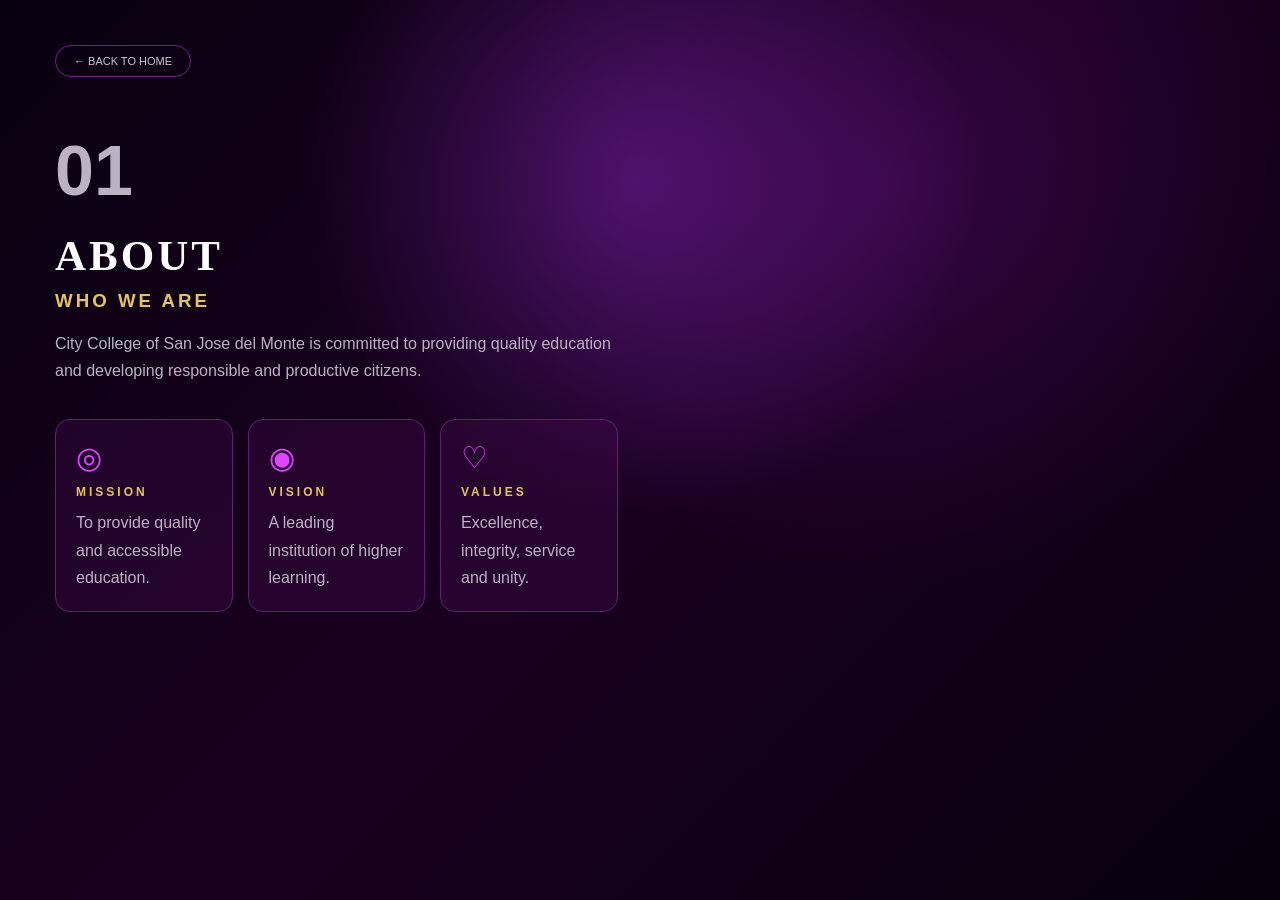
==== about.html @ 19c53df6 "Add files via upload" ====
<!DOCTYPE html>
<html lang="en">

<head>
    <meta charset="UTF-8">
    <title>About CCSJDM</title>
    <link rel="stylesheet" href="style.css">
</head>

<body>

<div class="page">

    <a href="home.html" class="back">← BACK TO HOME</a>

    <section class="content-grid">

        <div class="text-content">

            <p class="section-number">01</p>

            <h1>ABOUT</h1>

            <h3>WHO WE ARE</h3>

            <p>
                City College of San Jose del Monte is committed
                to providing quality education and developing
                responsible and productive citizens.
            </p>

            <div class="info-boxes">

                <div>
                    <span>◎</span>
                    <h3>MISSION</h3>
                    <p>
                        To provide quality and accessible education.
                    </p>
                </div>

                <div>
                    <span>◉</span>
                    <h3>VISION</h3>
                    <p>
                        A leading institution of higher learning.
                    </p>
                </div>

                <div>
                    <span>♡</span>
                    <h3>VALUES</h3>
                    <p>
                        Excellence, integrity, service and unity.
                    </p>
                </div>

            </div>

        </div>
    </section>

</div>

</body>
</html>
---- style.css ----
* {
    box-sizing: border-box;
    margin: 0;
    padding: 0;
}

html,
body {
    min-height: 100%;
}

body {
    font-family: Arial, Helvetica, sans-serif;
    background:
        radial-gradient(circle at 50% 20%, #4b1268, transparent 35%),
        linear-gradient(135deg, #09000f, #190020, #08000d);
    color: #ffffff;
}

a {
    text-decoration: none;
    color: inherit;
}

/* SIDEBAR */

.sidebar-body {
    background:
        radial-gradient(circle at 50% 20%, #42105d, transparent 35%),
        linear-gradient(180deg, #120018, #08000d);
}

.sidebar {
    min-height: 100vh;
    padding: 25px 18px;
    border-right: 1px solid #8127a8;
    box-shadow: 5px 0 35px rgba(177, 40, 255, 0.25);
}

.sidebar-logo {
    text-align: center;
    margin-bottom: 35px;
}

.sidebar-logo img {
    width: 105px;
    height: 105px;
    object-fit: contain;
    filter: drop-shadow(0 0 18px #b126ff);
}

.sidebar-logo h2 {
    margin-top: 12px;
    font-family: Georgia, serif;
    font-size: 20px;
    letter-spacing: 2px;
}

.sidebar-logo p {
    margin-top: 7px;
    color: #c9b9d2;
    letter-spacing: 2px;
    font-size: 12px;
}

.menu-title {
    color: #e9c96b;
    letter-spacing: 5px;
    font-size: 13px;
    margin: 25px 15px 15px;
}

nav {
    display: flex;
    flex-direction: column;
    gap: 8px;
}

.nav-item {
    display: flex;
    align-items: center;
    gap: 20px;
    padding: 19px 20px;
    border-radius: 18px;
    color: #c9bdce;
    font-size: 14px;
    transition: 0.3s;
}

.nav-item span {
    width: 28px;
    text-align: center;
    font-size: 23px;
}

.nav-item:hover,
.nav-item.active {
    background: linear-gradient(
        90deg,
        rgba(155, 35, 210, 0.45),
        rgba(255, 42, 171, 0.18)
    );

    color: white;

    box-shadow:
        0 0 20px rgba(191, 43, 255, 0.35),
        inset 0 0 15px rgba(255, 0, 190, 0.08);

    border: 1px solid rgba(207, 48, 255, 0.55);
}

.sidebar-card {
    margin-top: 45px;
    padding: 20px;
    border: 1px solid #652078;
    border-radius: 20px;
    background: rgba(66, 10, 78, 0.35);
}

.sidebar-card h2 {
    color: #f0d16c;
    margin-bottom: 10px;
}

.sidebar-card p {
    color: #aaa0b3;
    line-height: 1.7;
    font-size: 13px;
}

/* HEADER */

.top-header {
    min-height: 155px;
    padding: 30px 60px;
    display: flex;
    align-items: center;
    gap: 30px;

    background:
        linear-gradient(
            90deg,
            rgba(41, 0, 58, 0.95),
            rgba(19, 0, 28, 0.85)
        );

    border-bottom: 1px solid #66217f;
}

.top-header img {
    width: 105px;
    height: 105px;
    object-fit: contain;
    filter: drop-shadow(0 0 20px #b52dff);
}

.top-header h1 {
    font-family: Georgia, serif;
    letter-spacing: 5px;
    font-size: 34px;
}

.top-header p {
    margin-top: 8px;
    letter-spacing: 7px;
    color: #d1c4d7;
}

/* HOME */

.home {
    min-height: 100vh;
}

.hero {
    min-height: 500px;
    padding: 55px 30px;
    text-align: center;

    display: flex;
    flex-direction: column;
    align-items: center;
    justify-content: center;

    background:
        radial-gradient(
            circle,
            rgba(135, 24, 181, 0.35),
            transparent 55%
        );
}

.hero-logo {
    width: 130px;
    height: 130px;
    object-fit: contain;
    filter: drop-shadow(0 0 25px #c12eff);
}

.welcome {
    color: #e3bd65;
    letter-spacing: 6px;
    margin-top: 20px;
}

.hero h1 {
    font-family: Georgia, serif;
    font-size: 65px;
    letter-spacing: 5px;
    text-shadow: 0 0 20px #e36dff;
    margin-top: 10px;
}

.hero h2 {
    letter-spacing: 7px;
    color: #d8ccd9;
    font-size: 20px;
}

.star {
    color: #e8c766;
    margin: 20px;
    font-size: 20px;
}

.acronym {
    color: #e069ff;
    font-size: 25px;
    letter-spacing: 8px;
}

.tagline {
    color: #d0c2d3;
    margin-top: 8px;
    font-family: Georgia, serif;
}

.button {
    margin-top: 30px;
    padding: 16px 35px;
    border-radius: 35px;

    background:
        linear-gradient(
            90deg,
            #6c1fff,
            #ed348c
        );

    border: 1px solid #c841ff;
    box-shadow: 0 0 25px rgba(207, 44, 255, 0.55);
    letter-spacing: 2px;
    font-weight: bold;
}

.button:hover {
    transform: translateY(-3px);
    box-shadow: 0 0 35px rgba(235, 45, 255, 0.8);
}

.welcome-section {
    padding: 55px 35px;
    text-align: center;
}

.welcome-section h1 {
    font-family: Georgia, serif;
    color: #edcf70;
    letter-spacing: 3px;
}

.welcome-section > p {
    margin-top: 12px;
    color: #aaa1b0;
}

.cards {
    margin-top: 40px;

    display: grid;
    grid-template-columns:
        repeat(3, minmax(180px, 1fr));

    gap: 18px;
}

.card {
    padding: 30px 20px;
    min-height: 190px;

    border-radius: 18px;
    border: 1px solid #752390;

    background:
        linear-gradient(
            145deg,
            rgba(102, 20, 123, 0.38),
            rgba(28, 4, 38, 0.75)
        );

    transition: 0.3s;
}

.card:hover {
    transform: translateY(-8px);
    border-color: #d137ff;
    box-shadow: 0 0 25px rgba(213, 45, 255, 0.4);
}

.card-icon {
    font-size: 38px;
    margin-bottom: 15px;
}

.card h2 {
    font-family: Georgia, serif;
    letter-spacing: 2px;
}

.card p {
    margin-top: 12px;
    color: #aaa0af;
    font-size: 13px;
    line-height: 1.5;
}

/* GENERAL PAGES */

.page {
    min-height: 100vh;
    padding: 45px 55px;

    background:
        radial-gradient(
            circle at 70% 20%,
            rgba(117, 18, 147, 0.3),
            transparent 35%
        );
}

.back {
    display: inline-block;
    margin-bottom: 35px;
    padding: 9px 18px;

    border: 1px solid #6e208c;
    border-radius: 20px;

    color: #d5c2db;
    font-size: 11px;
}

.back:hover {
    background: #70218c;
    color: white;
}

.section-number {
    font-size: 70px;
    color: rgba(190, 46, 255, 0.12);
    font-weight: bold;
}

.page h1 {
    font-family: Georgia, serif;
    font-size: 43px;
    letter-spacing: 3px;
}

.page h3 {
    color: #e3c465;
    letter-spacing: 3px;
    margin: 10px 0 18px;
}

.page p {
    color: #bdb2c3;
    line-height: 1.7;
}

.content-grid {
    display: grid;
    grid-template-columns: 1fr 1fr;
    gap: 45px;
    align-items: center;
}

.page-image {
    width: 100%;
    max-height: 420px;
    object-fit: cover;

    border-radius: 18px;
    border: 2px solid #8c27ad;

    box-shadow:
        0 0 30px rgba(199, 40, 255, 0.35);
}

.info-boxes {
    display: grid;
    grid-template-columns: repeat(3, 1fr);
    gap: 15px;
    margin-top: 35px;
}

.info-boxes div {
    padding: 20px;
    border: 1px solid #612073;
    border-radius: 15px;
    background: rgba(66, 11, 78, 0.35);
}

.info-boxes span {
    font-size: 30px;
    color: #df45ff;
}

.info-boxes h3 {
    font-size: 12px;
    margin: 10px 0;
}

/* MEDIA */

.media-container {
    margin-top: 35px;

    display: grid;
    grid-template-columns: 2fr 1fr;
    gap: 25px;
}

.video-box,
.audio-box {
    padding: 25px;
    border-radius: 20px;
    border: 1px solid #76228f;
    background: rgba(54, 7, 65, 0.5);
}

.video-box h2,
.audio-box h2 {
    margin-bottom: 20px;
    color: #e6c766;
}

video {
    width: 100%;
    border-radius: 12px;
    background: #000;
}

audio {
    width: 100%;
    margin-top: 20px;
}

/* OFFICES */

.office-grid,
.program-grid {
    margin-top: 35px;

    display: grid;
    grid-template-columns: repeat(3, 1fr);
    gap: 20px;
}

.office-card,
.program-card {
    padding: 30px;

    border: 1px solid #70218c;
    border-radius: 18px;

    background:
        linear-gradient(
            145deg,
            rgba(95, 15, 113, 0.4),
            rgba(24, 3, 32, 0.8)
        );

    transition: 0.3s;
}

.office-card:hover,
.program-card:hover {
    transform: translateY(-5px);
    box-shadow: 0 0 25px rgba(201, 42, 255, 0.35);
}

.office-card span,
.program-card span {
    font-size: 40px;
}

.office-card h2,
.program-card h2 {
    margin: 18px 0 10px;
    font-size: 18px;
}

/* FEES */

.fee-box {
    margin-top: 35px;

    display: grid;
    grid-template-columns: repeat(3, 1fr);
    gap: 20px;
}

.fee-box > div {
    padding: 30px;
    border-radius: 20px;
    border: 1px solid #72228f;
    background: rgba(70, 10, 80, 0.4);
}

.fee-box span {
    color: #e3c568;
    font-size: 25px;
}

.fee-box h2 {
    margin: 15px 0;
}

/* CONTACT */

.contact-list {
    margin-top: 30px;
}

.contact-list p {
    margin-bottom: 25px;
    padding: 20px;

    border-left: 3px solid #d134ff;

    background: rgba(76, 14, 90, 0.3);
}

.contact-list strong {
    color: #e4c668;
    display: block;
    margin-bottom: 5px;
}

/* MOBILE */

@media screen and (max-width: 900px) {

    .cards {
        grid-template-columns: repeat(2, 1fr);
    }

    .content-grid {
        grid-template-columns: 1fr;
    }

    .office-grid,
    .program-grid,
    .fee-box {
        grid-template-columns: 1fr;
    }

    .media-container {
        grid-template-columns: 1fr;
    }

    .hero h1 {
        font-size: 42px;
    }

}

@media screen and (max-width: 600px) {

    .top-header {
        padding: 20px;
    }

    .top-header h1 {
        font-size: 22px;
    }

    .top-header p {
        font-size: 9px;
        letter-spacing: 3px;
    }

    .top-header img {
        width: 70px;
        height: 70px;
    }

    .cards {
        grid-template-columns: 1fr;
    }

    .page {
        padding: 30px 20px;
    }

    .hero h1 {
        font-size: 34px;
    }

    .hero h2 {
        font-size: 14px;
    }

}
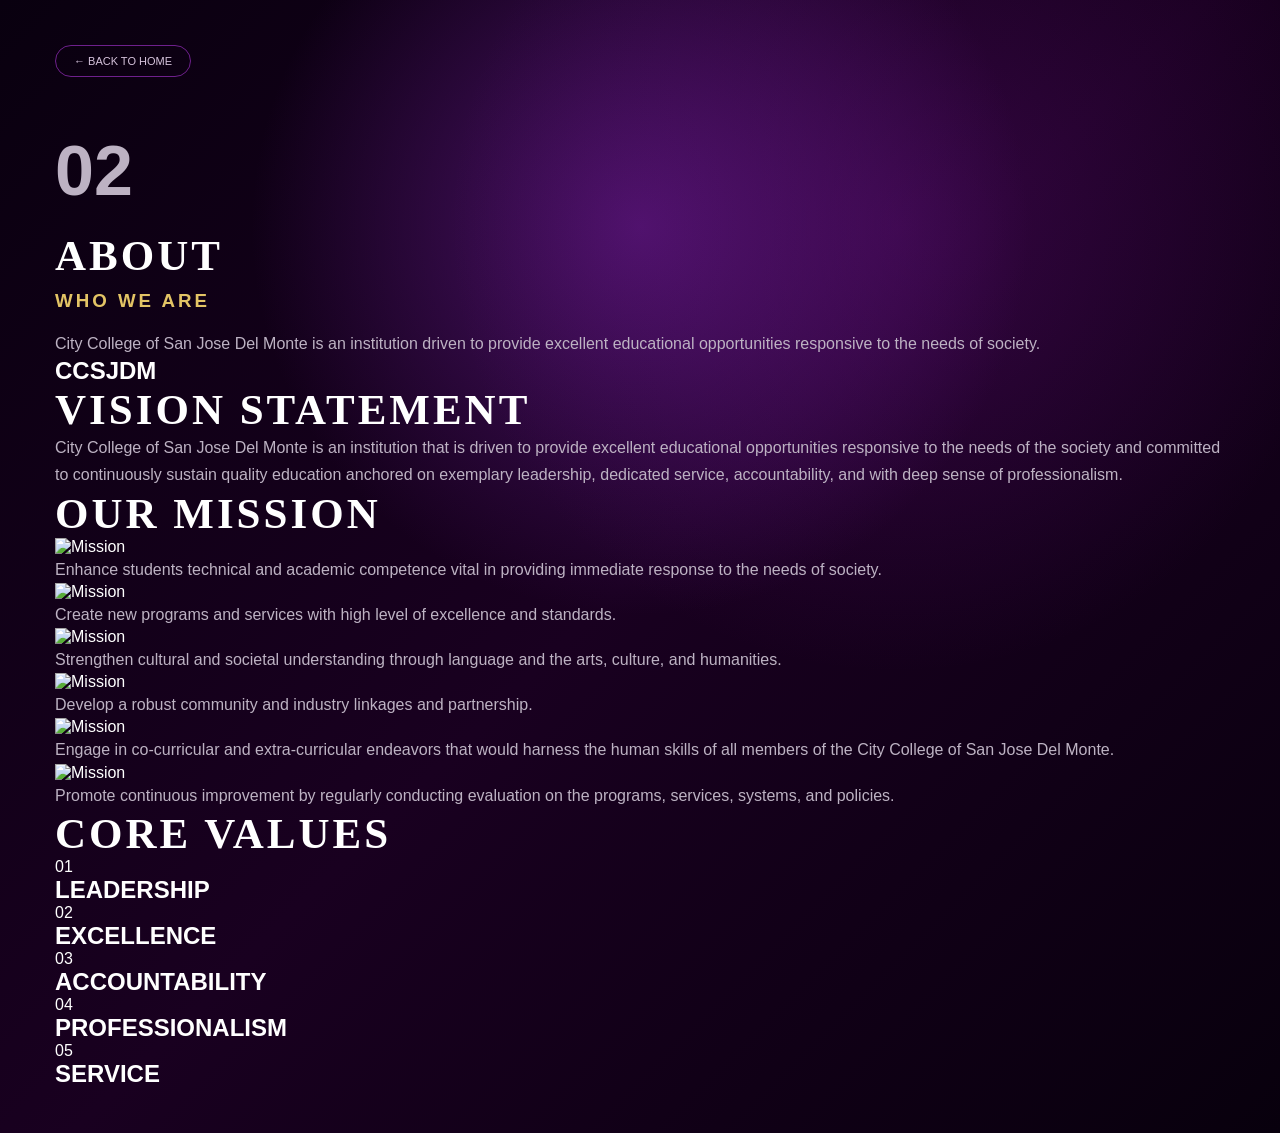
==== commit 9cce7ce9: "Revise About page content and structure Updated the title and added viewport meta tag. Enhanced the " ====
--- a/about.html
+++ b/about.html
@@ -3,7 +3,10 @@
 
 <head>
     <meta charset="UTF-8">
-    <title>About CCSJDM</title>
+    <meta name="viewport" content="width=device-width, initial-scale=1.0">
+
+    <title>About | CCSJDM</title>
+
     <link rel="stylesheet" href="style.css">
 </head>
 
@@ -13,54 +16,162 @@
 
     <a href="home.html" class="back">← BACK TO HOME</a>
 
-    <section class="content-grid">
+    <div class="about-container">
 
-        <div class="text-content">
+        <p class="section-number">02</p>
 
-            <p class="section-number">01</p>
+        <h1>ABOUT</h1>
 
-            <h1>ABOUT</h1>
+        <h3>WHO WE ARE</h3>
 
-            <h3>WHO WE ARE</h3>
+        <p class="about-intro">
+            City College of San Jose Del Monte is an institution
+            driven to provide excellent educational opportunities
+            responsive to the needs of society.
+        </p>
+
+        <section class="about-section">
+
+            <h2>CCSJDM</h2>
+
+            <h1>VISION STATEMENT</h1>
 
             <p>
-                City College of San Jose del Monte is committed
-                to providing quality education and developing
-                responsible and productive citizens.
+                City College of San Jose Del Monte is an institution
+                that is driven to provide excellent educational
+                opportunities responsive to the needs of the society
+                and committed to continuously sustain quality education
+                anchored on exemplary leadership, dedicated service,
+                accountability, and with deep sense of professionalism.
             </p>
 
-            <div class="info-boxes">
+        </section>
 
-                <div>
-                    <span>◎</span>
-                    <h3>MISSION</h3>
+        <section class="about-section">
+
+            <h1>OUR MISSION</h1>
+
+            <div class="mission-grid">
+
+                <div class="mission-card">
+
+                    <img src="img/mission1.jpg" alt="Mission">
+
                     <p>
-                        To provide quality and accessible education.
+                        Enhance students technical and academic
+                        competence vital in providing immediate
+                        response to the needs of society.
                     </p>
+
                 </div>
 
-                <div>
-                    <span>◉</span>
-                    <h3>VISION</h3>
+
+                <div class="mission-card">
+
+                    <img src="img/mission2.jpg" alt="Mission">
+
                     <p>
-                        A leading institution of higher learning.
+                        Create new programs and services with high
+                        level of excellence and standards.
                     </p>
+
                 </div>
 
-                <div>
-                    <span>♡</span>
-                    <h3>VALUES</h3>
+
+                <div class="mission-card">
+
+                    <img src="img/mission3.jpg" alt="Mission">
+
                     <p>
-                        Excellence, integrity, service and unity.
+                        Strengthen cultural and societal understanding
+                        through language and the arts, culture,
+                        and humanities.
                     </p>
+
+                </div>
+
+
+                <div class="mission-card">
+
+                    <img src="img/mission4.jpg" alt="Mission">
+
+                    <p>
+                        Develop a robust community and industry
+                        linkages and partnership.
+                    </p>
+
+                </div>
+
+
+                <div class="mission-card">
+
+                    <img src="img/mission5.jpg" alt="Mission">
+
+                    <p>
+                        Engage in co-curricular and extra-curricular
+                        endeavors that would harness the human skills
+                        of all members of the City College of San Jose
+                        Del Monte.
+                    </p>
+
+                </div>
+
+
+                <div class="mission-card">
+
+                    <img src="img/mission6.jpg" alt="Mission">
+
+                    <p>
+                        Promote continuous improvement by regularly
+                        conducting evaluation on the programs,
+                        services, systems, and policies.
+                    </p>
+
                 </div>
 
             </div>
 
-        </div>
-    </section>
+        </section>
+
+        <section class="about-section core-section">
+
+            <h1>CORE VALUES</h1>
+
+            <div class="core-values">
+
+                <div class="core-card">
+                    <span>01</span>
+                    <h2>LEADERSHIP</h2>
+                </div>
+
+                <div class="core-card">
+                    <span>02</span>
+                    <h2>EXCELLENCE</h2>
+                </div>
+
+                <div class="core-card">
+                    <span>03</span>
+                    <h2>ACCOUNTABILITY</h2>
+                </div>
+
+                <div class="core-card">
+                    <span>04</span>
+                    <h2>PROFESSIONALISM</h2>
+                </div>
+
+                <div class="core-card">
+                    <span>05</span>
+                    <h2>SERVICE</h2>
+                </div>
+
+            </div>
+
+        </section>
+
+    </div>
 
 </div>
 
 </body>
+
 </html>
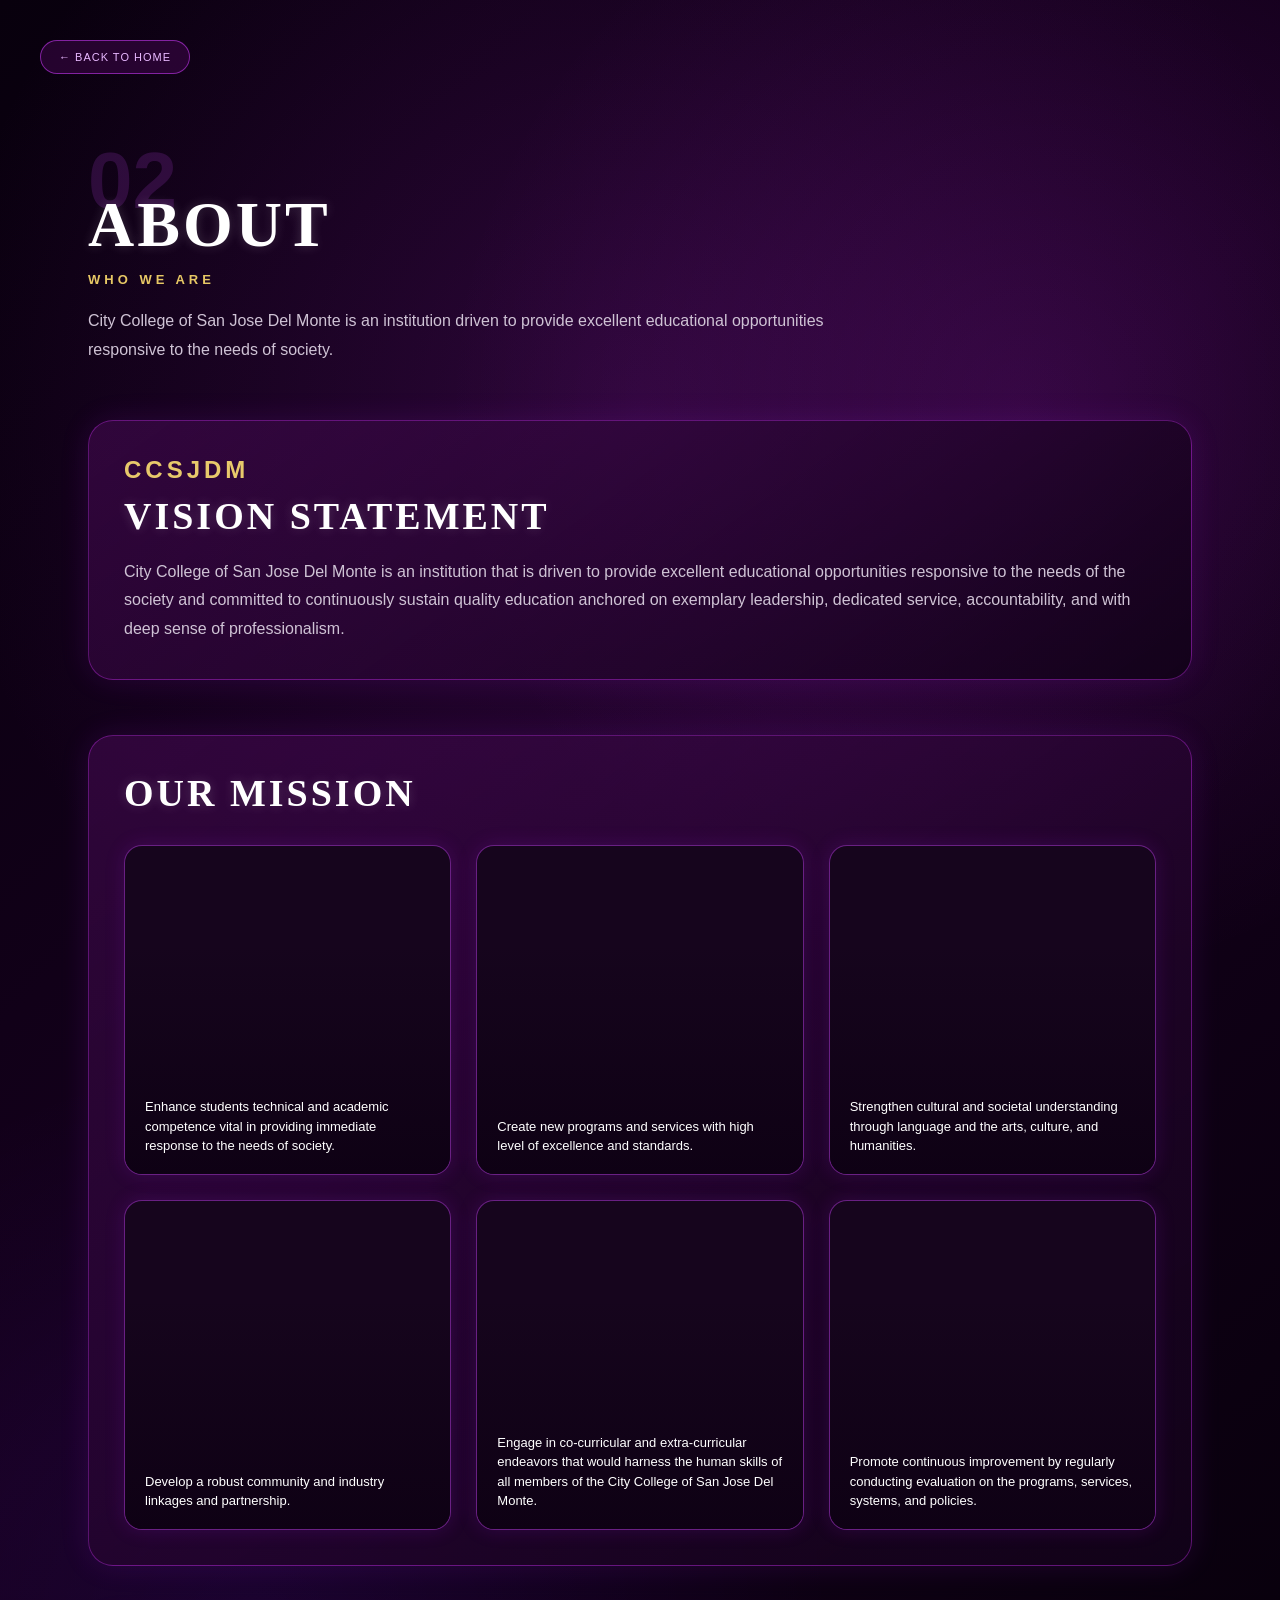
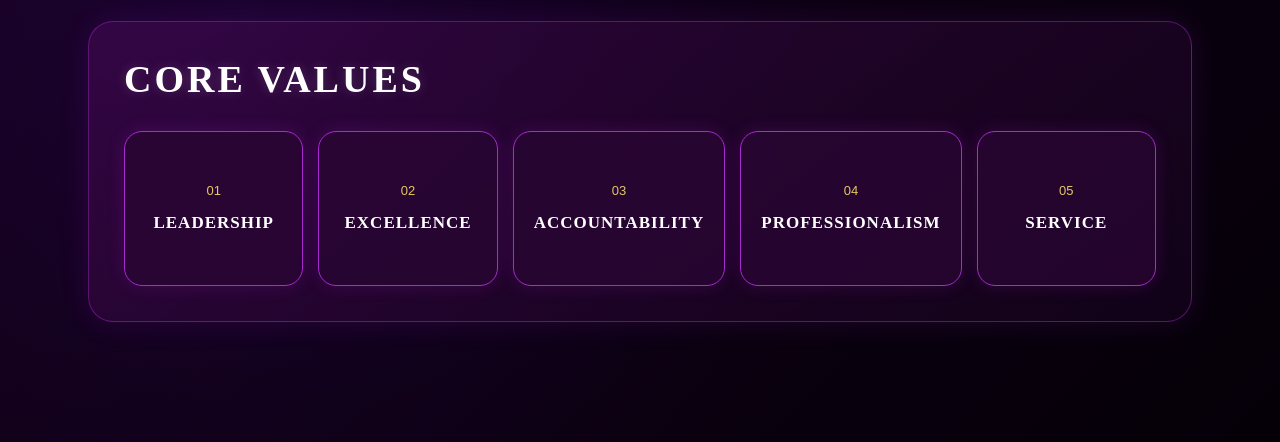
==== commit 63e261f6: "Remove images from mission cards in about.html Removed image elements from mission cards in about.ht" ====
--- a/about.html
+++ b/about.html
@@ -55,8 +55,6 @@
 
                 <div class="mission-card">
 
-                    <img src="img/mission1.jpg" alt="Mission">
-
                     <p>
                         Enhance students technical and academic
                         competence vital in providing immediate
@@ -68,8 +66,6 @@
 
                 <div class="mission-card">
 
-                    <img src="img/mission2.jpg" alt="Mission">
-
                     <p>
                         Create new programs and services with high
                         level of excellence and standards.
@@ -79,8 +75,6 @@
 
 
                 <div class="mission-card">
-
-                    <img src="img/mission3.jpg" alt="Mission">
 
                     <p>
                         Strengthen cultural and societal understanding
@@ -93,8 +87,6 @@
 
                 <div class="mission-card">
 
-                    <img src="img/mission4.jpg" alt="Mission">
-
                     <p>
                         Develop a robust community and industry
                         linkages and partnership.
@@ -104,8 +96,6 @@
 
 
                 <div class="mission-card">
-
-                    <img src="img/mission5.jpg" alt="Mission">
 
                     <p>
                         Engage in co-curricular and extra-curricular
@@ -118,8 +108,6 @@
 
 
                 <div class="mission-card">
-
-                    <img src="img/mission6.jpg" alt="Mission">
 
                     <p>
                         Promote continuous improvement by regularly
--- a/style.css
+++ b/style.css
@@ -1,616 +1,1519 @@
 * {
-    box-sizing: border-box;
     margin: 0;
     padding: 0;
-}
-
-html,
+    box-sizing: border-box;
+}
+
+html {
+    scroll-behavior: smooth;
+}
+
 body {
-    min-height: 100%;
-}
-
-body {
-    font-family: Arial, Helvetica, sans-serif;
-    background:
-        radial-gradient(circle at 50% 20%, #4b1268, transparent 35%),
-        linear-gradient(135deg, #09000f, #190020, #08000d);
+    min-height: 100vh;
+    background:
+        radial-gradient(
+            circle at 50% 20%,
+            rgba(118, 22, 145, 0.28),
+            transparent 40%
+        ),
+        linear-gradient(
+            135deg,
+            #08000d,
+            #15001d 45%,
+            #050008
+        );
+
     color: #ffffff;
+
+    font-family:
+        Arial,
+        Helvetica,
+        sans-serif;
+
+    overflow-x: hidden;
 }
 
 a {
+    color: inherit;
     text-decoration: none;
-    color: inherit;
-}
-
-/* SIDEBAR */
-
-.sidebar-body {
-    background:
-        radial-gradient(circle at 50% 20%, #42105d, transparent 35%),
-        linear-gradient(180deg, #120018, #08000d);
+}
+
+button {
+    font-family: inherit;
+}
+
+.page {
+    width: 100%;
+    min-height: 100vh;
+
+    padding: 40px;
+
+    position: relative;
+
+    background:
+        radial-gradient(
+            circle at 80% 20%,
+            rgba(214, 41, 255, 0.12),
+            transparent 30%
+        ),
+        radial-gradient(
+            circle at 20% 80%,
+            rgba(111, 30, 255, 0.1),
+            transparent 30%
+        );
+}
+
+.back {
+    display: inline-flex;
+
+    align-items: center;
+
+    padding: 10px 18px;
+
+    margin-bottom: 35px;
+
+    border: 1px solid rgba(207, 61, 255, 0.55);
+
+    border-radius: 30px;
+
+    color: #e8b8ff;
+
+    background:
+        rgba(71, 8, 85, 0.45);
+
+    font-size: 11px;
+
+    letter-spacing: 1px;
+
+    transition: 0.3s;
+}
+
+.back:hover {
+    background: #8d21a8;
+
+    color: white;
+
+    box-shadow:
+        0 0 20px rgba(216, 47, 255, 0.5);
+
+    transform: translateY(-2px);
+}
+
+.section-number {
+    color: rgba(208, 75, 255, 0.16);
+
+    font-size: 80px;
+
+    font-weight: 800;
+
+    line-height: 0.8;
+
+    margin-bottom: -25px;
+}
+
+h1 {
+    font-family: Georgia, "Times New Roman", serif;
+
+    font-size: clamp(38px, 5vw, 65px);
+
+    letter-spacing: 3px;
+
+    color: #ffffff;
+
+    text-shadow:
+        0 0 12px rgba(255, 255, 255, 0.18);
+}
+
+h3 {
+    margin-top: 10px;
+
+    color: #e7c865;
+
+    font-size: 13px;
+
+    letter-spacing: 4px;
+}
+
+p {
+    color: #cfc3d5;
+
+    line-height: 1.7;
 }
 
 .sidebar {
-    min-height: 100vh;
-    padding: 25px 18px;
-    border-right: 1px solid #8127a8;
-    box-shadow: 5px 0 35px rgba(177, 40, 255, 0.25);
+    position: fixed;
+
+    top: 0;
+    left: 0;
+
+    width: 280px;
+
+    height: 100vh;
+
+    padding: 35px 22px;
+
+    overflow-y: auto;
+
+    z-index: 999;
+
+    background:
+        linear-gradient(
+            180deg,
+            rgba(29, 2, 38, 0.98),
+            rgba(10, 0, 15, 0.99)
+        );
+
+    border-right: 1px solid rgba(186, 42, 228, 0.4);
+
+    box-shadow:
+        10px 0 35px rgba(0, 0, 0, 0.45);
 }
 
 .sidebar-logo {
     text-align: center;
-    margin-bottom: 35px;
+
+    margin-bottom: 25px;
 }
 
 .sidebar-logo img {
     width: 105px;
     height: 105px;
+
     object-fit: contain;
-    filter: drop-shadow(0 0 18px #b126ff);
+
+    filter:
+        drop-shadow(
+            0 0 18px
+            rgba(210, 43, 255, 0.7)
+        );
 }
 
 .sidebar-logo h2 {
     margin-top: 12px;
+
     font-family: Georgia, serif;
-    font-size: 20px;
+
+    color: #ffffff;
+
+    font-size: 21px;
+
     letter-spacing: 2px;
 }
 
 .sidebar-logo p {
-    margin-top: 7px;
-    color: #c9b9d2;
+    color: #c8a9d0;
+
+    font-size: 12px;
+
     letter-spacing: 2px;
+}
+
+.menu-title {
+    margin: 35px 10px 15px;
+
+    color: #e6c86b;
+
     font-size: 12px;
-}
-
-.menu-title {
-    color: #e9c96b;
+
     letter-spacing: 5px;
-    font-size: 13px;
-    margin: 25px 15px 15px;
-}
-
-nav {
+}
+
+.sidebar a {
     display: flex;
-    flex-direction: column;
-    gap: 8px;
-}
-
-.nav-item {
-    display: flex;
+
     align-items: center;
-    gap: 20px;
-    padding: 19px 20px;
-    border-radius: 18px;
+
+    gap: 18px;
+
+    width: 100%;
+
+    min-height: 64px;
+
+    padding: 14px 18px;
+
+    margin-bottom: 8px;
+
+    border-radius: 17px;
+
     color: #c9bdce;
+
     font-size: 14px;
-    transition: 0.3s;
-}
-
-.nav-item span {
-    width: 28px;
+
+    transition:
+        background 0.25s,
+        transform 0.25s,
+        box-shadow 0.25s,
+        color 0.25s;
+}
+
+.sidebar a span {
+    width: 30px;
+
     text-align: center;
-    font-size: 23px;
-}
-
-.nav-item:hover,
-.nav-item.active {
-    background: linear-gradient(
-        90deg,
-        rgba(155, 35, 210, 0.45),
-        rgba(255, 42, 171, 0.18)
-    );
-
-    color: white;
-
-    box-shadow:
-        0 0 20px rgba(191, 43, 255, 0.35),
-        inset 0 0 15px rgba(255, 0, 190, 0.08);
-
-    border: 1px solid rgba(207, 48, 255, 0.55);
-}
-
-.sidebar-card {
-    margin-top: 45px;
-    padding: 20px;
-    border: 1px solid #652078;
-    border-radius: 20px;
-    background: rgba(66, 10, 78, 0.35);
-}
-
-.sidebar-card h2 {
-    color: #f0d16c;
-    margin-bottom: 10px;
-}
-
-.sidebar-card p {
-    color: #aaa0b3;
-    line-height: 1.7;
-    font-size: 13px;
-}
-
-/* HEADER */
-
-.top-header {
-    min-height: 155px;
-    padding: 30px 60px;
-    display: flex;
-    align-items: center;
-    gap: 30px;
+
+    font-size: 22px;
+
+    color: #e5baff;
+
+    filter:
+        drop-shadow(
+            0 0 8px
+            rgba(205, 43, 255, 0.8)
+        );
+}
+
+.sidebar a:hover,
+.sidebar a.active {
+    color: #ffffff;
 
     background:
         linear-gradient(
             90deg,
-            rgba(41, 0, 58, 0.95),
-            rgba(19, 0, 28, 0.85)
-        );
-
-    border-bottom: 1px solid #66217f;
-}
-
-.top-header img {
-    width: 105px;
-    height: 105px;
-    object-fit: contain;
-    filter: drop-shadow(0 0 20px #b52dff);
-}
-
-.top-header h1 {
+            rgba(153, 27, 182, 0.45),
+            rgba(67, 8, 83, 0.55)
+        );
+
+    border: 1px solid rgba(204, 48, 255, 0.5);
+
+    box-shadow:
+        0 0 25px rgba(201, 37, 255, 0.2);
+
+    transform: translateX(5px);
+}
+
+.sidebar-info {
+    margin-top: 30px;
+
+    padding: 22px;
+
+    border-radius: 20px;
+
+    border: 1px solid rgba(204, 49, 255, 0.4);
+
+    background:
+        rgba(80, 11, 94, 0.35);
+}
+
+.sidebar-info h2 {
+    color: #e6c865;
+
     font-family: Georgia, serif;
-    letter-spacing: 5px;
-    font-size: 34px;
-}
-
-.top-header p {
-    margin-top: 8px;
-    letter-spacing: 7px;
-    color: #d1c4d7;
-}
-
-/* HOME */
+
+    margin-bottom: 10px;
+}
+
+.sidebar-info p {
+    font-size: 12px;
+}
+
+.main-content {
+    margin-left: 280px;
+
+    min-height: 100vh;
+
+    width: calc(100% - 280px);
+}
 
 .home {
     min-height: 100vh;
-}
-
-.hero {
-    min-height: 500px;
-    padding: 55px 30px;
+
+    display: flex;
+
+    align-items: center;
+
+    justify-content: center;
+
     text-align: center;
 
-    display: flex;
-    flex-direction: column;
+    padding: 60px 30px;
+
+    position: relative;
+}
+
+.home-content {
+    max-width: 950px;
+
+    position: relative;
+
+    z-index: 2;
+}
+
+.home-logo {
+    width: 145px;
+    height: 145px;
+
+    object-fit: contain;
+
+    margin-bottom: 20px;
+
+    filter:
+        drop-shadow(
+            0 0 25px
+            rgba(211, 42, 255, 0.75)
+        );
+}
+
+.home-small-title {
+    color: #e6c768;
+
+    letter-spacing: 7px;
+
+    font-size: 14px;
+}
+
+.home h1 {
+    margin-top: 18px;
+
+    font-size: clamp(45px, 7vw, 90px);
+
+    line-height: 1.05;
+
+    text-shadow:
+        0 0 20px rgba(220, 55, 255, 0.45);
+}
+
+.home-subtitle {
+    margin-top: 15px;
+
+    font-size: 15px;
+
+    letter-spacing: 6px;
+
+    color: #d8c5dc;
+}
+
+.home-tagline {
+    margin-top: 15px;
+
+    font-family: Georgia, serif;
+
+    font-style: italic;
+
+    color: #d8bdc8;
+}
+
+.enter-button {
+    display: inline-flex;
+
     align-items: center;
+
     justify-content: center;
 
-    background:
-        radial-gradient(
-            circle,
-            rgba(135, 24, 181, 0.35),
-            transparent 55%
-        );
-}
-
-.hero-logo {
-    width: 130px;
-    height: 130px;
-    object-fit: contain;
-    filter: drop-shadow(0 0 25px #c12eff);
-}
-
-.welcome {
-    color: #e3bd65;
-    letter-spacing: 6px;
-    margin-top: 20px;
-}
-
-.hero h1 {
-    font-family: Georgia, serif;
-    font-size: 65px;
-    letter-spacing: 5px;
-    text-shadow: 0 0 20px #e36dff;
-    margin-top: 10px;
-}
-
-.hero h2 {
-    letter-spacing: 7px;
-    color: #d8ccd9;
-    font-size: 20px;
-}
-
-.star {
-    color: #e8c766;
-    margin: 20px;
-    font-size: 20px;
-}
-
-.acronym {
-    color: #e069ff;
-    font-size: 25px;
-    letter-spacing: 8px;
-}
-
-.tagline {
-    color: #d0c2d3;
-    margin-top: 8px;
-    font-family: Georgia, serif;
-}
-
-.button {
-    margin-top: 30px;
-    padding: 16px 35px;
-    border-radius: 35px;
+    min-width: 220px;
+
+    margin-top: 35px;
+
+    padding: 16px 30px;
+
+    border-radius: 40px;
 
     background:
         linear-gradient(
             90deg,
-            #6c1fff,
-            #ed348c
-        );
-
-    border: 1px solid #c841ff;
-    box-shadow: 0 0 25px rgba(207, 44, 255, 0.55);
-    letter-spacing: 2px;
+            #7224f0,
+            #e3318d
+        );
+
+    border: 1px solid #d64aff;
+
+    color: white;
+
     font-weight: bold;
-}
-
-.button:hover {
-    transform: translateY(-3px);
-    box-shadow: 0 0 35px rgba(235, 45, 255, 0.8);
-}
-
-.welcome-section {
-    padding: 55px 35px;
-    text-align: center;
-}
-
-.welcome-section h1 {
-    font-family: Georgia, serif;
-    color: #edcf70;
+
     letter-spacing: 3px;
-}
-
-.welcome-section > p {
-    margin-top: 12px;
-    color: #aaa1b0;
-}
-
-.cards {
+
+    box-shadow:
+        0 0 25px rgba(205, 40, 255, 0.45);
+
+    transition: 0.3s;
+}
+
+.enter-button:hover {
+    transform: translateY(-4px) scale(1.02);
+
+    box-shadow:
+        0 0 40px rgba(224, 45, 255, 0.7);
+}
+
+.card-grid {
+    display: grid;
+
+    grid-template-columns:
+        repeat(3, 1fr);
+
+    gap: 20px;
+
     margin-top: 40px;
-
-    display: grid;
-    grid-template-columns:
-        repeat(3, minmax(180px, 1fr));
-
-    gap: 18px;
 }
 
 .card {
-    padding: 30px 20px;
-    min-height: 190px;
-
-    border-radius: 18px;
-    border: 1px solid #752390;
+    position: relative;
+
+    padding: 30px;
+
+    min-height: 210px;
+
+    border-radius: 20px;
+
+    border: 1px solid rgba(188, 40, 225, 0.5);
 
     background:
         linear-gradient(
             145deg,
-            rgba(102, 20, 123, 0.38),
-            rgba(28, 4, 38, 0.75)
-        );
+            rgba(91, 16, 105, 0.5),
+            rgba(25, 3, 33, 0.9)
+        );
+
+    box-shadow:
+        0 0 25px rgba(178, 35, 255, 0.12);
 
     transition: 0.3s;
 }
 
 .card:hover {
-    transform: translateY(-8px);
-    border-color: #d137ff;
-    box-shadow: 0 0 25px rgba(213, 45, 255, 0.4);
+    transform: translateY(-7px);
+
+    border-color: #d443ff;
+
+    box-shadow:
+        0 0 30px rgba(213, 45, 255, 0.35);
 }
 
 .card-icon {
     font-size: 38px;
-    margin-bottom: 15px;
+
+    margin-bottom: 20px;
 }
 
 .card h2 {
     font-family: Georgia, serif;
-    letter-spacing: 2px;
-}
-
-.card p {
+
+    color: white;
+
+    margin-bottom: 10px;
+}
+
+.card-number {
+    position: absolute;
+
+    top: 20px;
+    right: 20px;
+
+    color: #e5c765;
+
+    font-weight: bold;
+}
+
+.about-container {
+    width: 92%;
+
+    max-width: 1200px;
+
+    margin: auto;
+
+    padding: 40px 0 80px;
+}
+
+.about-intro {
+    max-width: 800px;
+
+    margin-top: 20px;
+
+    line-height: 1.8;
+}
+
+.about-section {
+    margin-top: 55px;
+
+    padding: 35px;
+
+    border-radius: 25px;
+
+    border: 1px solid rgba(195, 47, 235, 0.4);
+
+    background:
+        linear-gradient(
+            145deg,
+            rgba(80, 11, 95, 0.48),
+            rgba(18, 2, 25, 0.92)
+        );
+
+    box-shadow:
+        0 0 30px rgba(185, 40, 255, 0.12);
+}
+
+.about-section > h2 {
+    color: #e8c96b;
+
+    letter-spacing: 4px;
+
+    margin-bottom: 10px;
+}
+
+.about-section > h1 {
+    font-size: 38px;
+
+    margin-bottom: 20px;
+}
+
+.about-section > p {
+    line-height: 1.8;
+}
+
+.mission-grid {
+    display: grid;
+
+    grid-template-columns:
+        repeat(3, 1fr);
+
+    gap: 25px;
+
+    margin-top: 30px;
+}
+
+.mission-card {
+    position: relative;
+
+    height: 330px;
+
+    overflow: hidden;
+
+    border-radius: 18px;
+
+    border: 1px solid rgba(207, 66, 255, 0.45);
+
+    background: #16051d;
+
+    box-shadow:
+        0 0 20px rgba(181, 35, 255, 0.15);
+
+    transition: 0.3s;
+}
+
+.mission-card:hover {
+    transform: translateY(-7px);
+
+    box-shadow:
+        0 0 30px rgba(205, 45, 255, 0.4);
+}
+
+.mission-card img {
+    width: 100%;
+
+    height: 100%;
+
+    object-fit: cover;
+
+    display: block;
+}
+
+.mission-card::after {
+    content: "";
+
+    position: absolute;
+
+    left: 0;
+    right: 0;
+    bottom: 0;
+
+    height: 70%;
+
+    background:
+        linear-gradient(
+            transparent,
+            rgba(14, 1, 20, 0.98)
+        );
+}
+
+.mission-card p {
+    position: absolute;
+
+    left: 20px;
+    right: 20px;
+    bottom: 18px;
+
+    z-index: 2;
+
+    color: white;
+
+    font-size: 13px;
+
+    line-height: 1.5;
+}
+
+.core-values {
+    display: grid;
+
+    grid-template-columns:
+        repeat(5, 1fr);
+
+    gap: 15px;
+
+    margin-top: 30px;
+}
+
+.core-card {
+    min-height: 155px;
+
+    display: flex;
+
+    flex-direction: column;
+
+    align-items: center;
+
+    justify-content: center;
+
+    text-align: center;
+
+    padding: 20px;
+
+    border-radius: 18px;
+
+    border: 1px solid #a92bd0;
+
+    background:
+        rgba(40, 5, 50, 0.8);
+
+    box-shadow:
+        0 0 18px rgba(210, 45, 255, 0.15);
+
+    transition: 0.3s;
+}
+
+.core-card:hover {
+    transform: translateY(-7px);
+
+    box-shadow:
+        0 0 30px rgba(211, 43, 255, 0.45);
+}
+
+.core-card span {
+    color: #e5c765;
+
+    font-size: 13px;
+
+    margin-bottom: 15px;
+}
+
+.core-card h2 {
+    color: white;
+
+    font-family: Georgia, serif;
+
+    font-size: 17px;
+
+    letter-spacing: 1px;
+}
+
+.office-grid {
+    display: grid;
+
+    grid-template-columns:
+        repeat(3, 1fr);
+
+    gap: 20px;
+
+    margin-top: 40px;
+}
+
+.office-card {
+    padding: 30px;
+
+    min-height: 270px;
+
+    border-radius: 20px;
+
+    border: 1px solid rgba(204, 46, 255, 0.45);
+
+    background:
+        linear-gradient(
+            145deg,
+            rgba(91, 16, 105, 0.45),
+            rgba(23, 3, 30, 0.92)
+        );
+
+    box-shadow:
+        0 0 25px rgba(185, 36, 255, 0.13);
+
+    transition: 0.3s;
+}
+
+.office-card:hover {
+    transform: translateY(-7px);
+
+    border-color: #d944ff;
+
+    box-shadow:
+        0 0 30px rgba(215, 43, 255, 0.35);
+}
+
+.office-card > span {
+    display: block;
+
+    font-size: 40px;
+
+    margin-bottom: 18px;
+
+    filter:
+        drop-shadow(
+            0 0 8px
+            rgba(218, 54, 255, 0.7)
+        );
+}
+
+.office-card h2 {
+    color: #ffffff;
+
+    font-family: Georgia, serif;
+
+    font-size: 20px;
+
+    margin-bottom: 13px;
+}
+
+.office-card p {
+    font-size: 13px;
+
+    line-height: 1.65;
+}
+
+.program-grid {
+    display: grid;
+
+    grid-template-columns:
+        repeat(3, 1fr);
+
+    gap: 20px;
+
+    margin-top: 40px;
+}
+
+.program-card {
+    min-height: 220px;
+
+    padding: 30px;
+
+    border-radius: 20px;
+
+    border: 1px solid rgba(201, 47, 243, 0.45);
+
+    background:
+        linear-gradient(
+            145deg,
+            rgba(87, 12, 105, 0.48),
+            rgba(22, 2, 29, 0.94)
+        );
+
+    box-shadow:
+        0 0 25px rgba(186, 38, 255, 0.12);
+
+    transition: 0.3s;
+}
+
+.program-card:hover {
+    transform: translateY(-7px);
+
+    border-color: #e34dff;
+
+    box-shadow:
+        0 0 30px rgba(219, 47, 255, 0.35);
+}
+
+.program-card span {
+    display: block;
+
+    font-size: 38px;
+
+    margin-bottom: 15px;
+}
+
+.program-card h2 {
+    color: #e8c96a;
+
+    font-family: Georgia, serif;
+
+    font-size: 21px;
+
+    margin-bottom: 12px;
+}
+
+.program-card p {
+    font-size: 13px;
+
+    line-height: 1.6;
+}
+
+.fee-box {
+    display: grid;
+
+    grid-template-columns:
+        repeat(3, 1fr);
+
+    gap: 20px;
+
+    margin-top: 40px;
+}
+
+.fee-box > div {
+    min-height: 220px;
+
+    padding: 30px;
+
+    border-radius: 20px;
+
+    border: 1px solid rgba(209, 48, 255, 0.45);
+
+    background:
+        linear-gradient(
+            145deg,
+            rgba(88, 13, 104, 0.48),
+            rgba(23, 2, 30, 0.92)
+        );
+
+    box-shadow:
+        0 0 25px rgba(190, 38, 255, 0.13);
+
+    transition: 0.3s;
+}
+
+.fee-box > div:hover {
+    transform: translateY(-7px);
+
+    box-shadow:
+        0 0 30px rgba(213, 42, 255, 0.35);
+}
+
+.fee-box span {
+    color: #e7c966;
+
+    font-size: 13px;
+}
+
+.fee-box h2 {
+    margin-top: 25px;
+
+    color: white;
+
+    font-family: Georgia, serif;
+
+    font-size: 22px;
+}
+
+.fee-box p {
     margin-top: 12px;
-    color: #aaa0af;
+
     font-size: 13px;
-    line-height: 1.5;
-}
-
-/* GENERAL PAGES */
-
-.page {
-    min-height: 100vh;
-    padding: 45px 55px;
-
-    background:
-        radial-gradient(
-            circle at 70% 20%,
-            rgba(117, 18, 147, 0.3),
-            transparent 35%
-        );
-}
-
-.back {
-    display: inline-block;
-    margin-bottom: 35px;
-    padding: 9px 18px;
-
-    border: 1px solid #6e208c;
-    border-radius: 20px;
-
-    color: #d5c2db;
-    font-size: 11px;
-}
-
-.back:hover {
-    background: #70218c;
-    color: white;
-}
-
-.section-number {
-    font-size: 70px;
-    color: rgba(190, 46, 255, 0.12);
-    font-weight: bold;
-}
-
-.page h1 {
+}
+
+.fee-highlight {
+    margin-top: 35px;
+
+    padding: 35px;
+
+    text-align: center;
+
+    border: 1px solid #8b27aa;
+
+    border-radius: 22px;
+
+    background:
+        linear-gradient(
+            135deg,
+            rgba(106, 20, 125, 0.35),
+            rgba(35, 4, 45, 0.75)
+        );
+
+    box-shadow:
+        0 0 25px rgba(201, 42, 255, 0.18);
+}
+
+.fee-icon {
+    font-size: 55px;
+
+    margin-bottom: 15px;
+}
+
+.fee-highlight h2 {
+    color: #e5c765;
+
     font-family: Georgia, serif;
-    font-size: 43px;
+
     letter-spacing: 3px;
 }
 
-.page h3 {
-    color: #e3c465;
-    letter-spacing: 3px;
-    margin: 10px 0 18px;
-}
-
-.page p {
-    color: #bdb2c3;
-    line-height: 1.7;
+.fee-highlight p {
+    max-width: 650px;
+
+    margin: 12px auto 0;
 }
 
 .content-grid {
     display: grid;
-    grid-template-columns: 1fr 1fr;
+
+    grid-template-columns:
+        1.1fr
+        0.9fr;
+
     gap: 45px;
+
+    max-width: 1150px;
+
+    margin: auto;
+
     align-items: center;
 }
 
-.page-image {
+.text-content {
+    padding: 20px;
+}
+
+.contact-list {
+    margin-top: 30px;
+}
+
+.contact-list p {
+    padding: 18px 0;
+
+    border-bottom:
+        1px solid rgba(183, 46, 219, 0.25);
+
+    line-height: 1.7;
+}
+
+.contact-list strong {
+    color: #e6c866;
+
+    letter-spacing: 1px;
+}
+
+.contact-card {
+    padding: 40px;
+
+    text-align: center;
+
+    border: 1px solid #8b27aa;
+
+    border-radius: 25px;
+
+    background:
+        linear-gradient(
+            145deg,
+            rgba(92, 15, 110, 0.45),
+            rgba(25, 3, 34, 0.85)
+        );
+
+    box-shadow:
+        0 0 30px rgba(190, 40, 255, 0.2);
+}
+
+.contact-logo img {
+    width: 130px;
+
+    height: 130px;
+
+    object-fit: contain;
+
+    filter:
+        drop-shadow(
+            0 0 20px #c42cff
+        );
+}
+
+.contact-card h2 {
+    margin-top: 15px;
+
+    font-family: Georgia, serif;
+
+    font-size: 28px;
+
+    color: #e5c765;
+
+    letter-spacing: 3px;
+}
+
+.contact-divider {
+    width: 80%;
+
+    height: 1px;
+
+    margin: 25px auto;
+
+    background: #7d258f;
+}
+
+.contact-button {
+    display: inline-block;
+
+    margin-top: 25px;
+
+    padding: 13px 28px;
+
+    border-radius: 30px;
+
+    background:
+        linear-gradient(
+            90deg,
+            #7025e8,
+            #df348e
+        );
+
+    color: white;
+
+    font-weight: bold;
+
+    letter-spacing: 2px;
+
+    box-shadow:
+        0 0 20px rgba(214, 45, 255, 0.4);
+
+    transition: 0.3s;
+}
+
+.contact-button:hover {
+    transform: translateY(-3px);
+
+    box-shadow:
+        0 0 30px rgba(214, 45, 255, 0.7);
+}
+
+.media-grid {
+    display: grid;
+
+    grid-template-columns:
+        1.2fr
+        0.8fr;
+
+    gap: 25px;
+
+    margin-top: 35px;
+}
+
+.media-card {
+    padding: 20px;
+
+    border-radius: 20px;
+
+    border: 1px solid rgba(202, 47, 243, 0.45);
+
+    background:
+        rgba(35, 4, 43, 0.8);
+
+    box-shadow:
+        0 0 25px rgba(183, 37, 255, 0.13);
+}
+
+.media-card img,
+.media-card video {
     width: 100%;
-    max-height: 420px;
+
+    display: block;
+
+    border-radius: 15px;
+
     object-fit: cover;
-
-    border-radius: 18px;
-    border: 2px solid #8c27ad;
-
-    box-shadow:
-        0 0 30px rgba(199, 40, 255, 0.35);
-}
-
-.info-boxes {
-    display: grid;
-    grid-template-columns: repeat(3, 1fr);
-    gap: 15px;
-    margin-top: 35px;
-}
-
-.info-boxes div {
-    padding: 20px;
-    border: 1px solid #612073;
-    border-radius: 15px;
-    background: rgba(66, 11, 78, 0.35);
-}
-
-.info-boxes span {
-    font-size: 30px;
-    color: #df45ff;
-}
-
-.info-boxes h3 {
-    font-size: 12px;
-    margin: 10px 0;
-}
-
-/* MEDIA */
-
-.media-container {
-    margin-top: 35px;
-
-    display: grid;
-    grid-template-columns: 2fr 1fr;
-    gap: 25px;
-}
-
-.video-box,
-.audio-box {
-    padding: 25px;
-    border-radius: 20px;
-    border: 1px solid #76228f;
-    background: rgba(54, 7, 65, 0.5);
-}
-
-.video-box h2,
-.audio-box h2 {
-    margin-bottom: 20px;
-    color: #e6c766;
+}
+
+.media-card video {
+    max-height: 500px;
+
+    background: #000;
 }
 
 video {
     width: 100%;
-    border-radius: 12px;
+
+    max-width: 100%;
+
+    border-radius: 16px;
+
     background: #000;
+
+    border: 1px solid rgba(205, 47, 255, 0.4);
+
+    box-shadow:
+        0 0 25px rgba(190, 40, 255, 0.18);
 }
 
 audio {
     width: 100%;
-    margin-top: 20px;
-}
-
-/* OFFICES */
-
-.office-grid,
-.program-grid {
-    margin-top: 35px;
-
+
+    margin-top: 15px;
+
+    border-radius: 20px;
+}
+
+.gallery {
     display: grid;
-    grid-template-columns: repeat(3, 1fr);
-    gap: 20px;
-}
-
-.office-card,
-.program-card {
-    padding: 30px;
-
-    border: 1px solid #70218c;
-    border-radius: 18px;
-
+
+    grid-template-columns:
+        repeat(3, 1fr);
+
+    gap: 15px;
+
+    margin-top: 25px;
+}
+
+.gallery img {
+    width: 100%;
+
+    height: 190px;
+
+    object-fit: cover;
+
+    border-radius: 15px;
+
+    border: 1px solid rgba(211, 52, 255, 0.4);
+
+    transition: 0.3s;
+}
+
+.gallery img:hover {
+    transform: scale(1.03);
+
+    box-shadow:
+        0 0 25px rgba(212, 48, 255, 0.45);
+}
+
+.btn {
+    display: inline-block;
+
+    padding: 12px 22px;
+
+    margin-top: 15px;
+
+    border-radius: 30px;
+
+    border: 1px solid #bd37e2;
+
+    background:
+        rgba(100, 15, 120, 0.45);
+
+    color: white;
+
+    font-size: 12px;
+
+    letter-spacing: 1px;
+
+    transition: 0.3s;
+}
+
+.btn:hover {
     background:
         linear-gradient(
-            145deg,
-            rgba(95, 15, 113, 0.4),
-            rgba(24, 3, 32, 0.8)
-        );
-
-    transition: 0.3s;
-}
-
-.office-card:hover,
-.program-card:hover {
-    transform: translateY(-5px);
-    box-shadow: 0 0 25px rgba(201, 42, 255, 0.35);
-}
-
-.office-card span,
-.program-card span {
-    font-size: 40px;
-}
-
-.office-card h2,
-.program-card h2 {
-    margin: 18px 0 10px;
-    font-size: 18px;
-}
-
-/* FEES */
-
-.fee-box {
-    margin-top: 35px;
-
-    display: grid;
-    grid-template-columns: repeat(3, 1fr);
-    gap: 20px;
-}
-
-.fee-box > div {
-    padding: 30px;
-    border-radius: 20px;
-    border: 1px solid #72228f;
-    background: rgba(70, 10, 80, 0.4);
-}
-
-.fee-box span {
-    color: #e3c568;
-    font-size: 25px;
-}
-
-.fee-box h2 {
-    margin: 15px 0;
-}
-
-/* CONTACT */
-
-.contact-list {
-    margin-top: 30px;
-}
-
-.contact-list p {
-    margin-bottom: 25px;
-    padding: 20px;
-
-    border-left: 3px solid #d134ff;
-
-    background: rgba(76, 14, 90, 0.3);
-}
-
-.contact-list strong {
-    color: #e4c668;
-    display: block;
-    margin-bottom: 5px;
-}
-
-/* MOBILE */
-
-@media screen and (max-width: 900px) {
-
-    .cards {
-        grid-template-columns: repeat(2, 1fr);
+            90deg,
+            #7225df,
+            #dc328c
+        );
+
+    box-shadow:
+        0 0 20px rgba(214, 43, 255, 0.45);
+}
+
+html,
+body {
+    width: 100%;
+
+    min-height: 100%;
+}
+
+body.frame-page {
+    margin: 0;
+
+    padding: 0;
+
+    min-height: 100vh;
+}
+
+.frame-page .page {
+    min-height: 100vh;
+
+    padding: 35px;
+}
+
+.header {
+    height: 120px;
+
+    display: flex;
+
+    align-items: center;
+
+    gap: 25px;
+
+    padding: 20px 35px;
+
+    background:
+        linear-gradient(
+            90deg,
+            #17001e,
+            #350442,
+            #17001e
+        );
+
+    border-bottom:
+        1px solid rgba(203, 45, 255, 0.4);
+}
+
+.header img {
+    width: 80px;
+
+    height: 80px;
+
+    object-fit: contain;
+
+    filter:
+        drop-shadow(
+            0 0 15px
+            rgba(208, 43, 255, 0.7)
+        );
+}
+
+.header h1 {
+    font-size: 30px;
+
+    letter-spacing: 3px;
+}
+
+.header p {
+    letter-spacing: 4px;
+
+    font-size: 12px;
+}
+
+.frame-content {
+    min-height: calc(100vh - 120px);
+
+    padding: 35px;
+
+    overflow-y: auto;
+}
+
+::-webkit-scrollbar {
+    width: 8px;
+}
+
+::-webkit-scrollbar-track {
+    background: #0c0011;
+}
+
+::-webkit-scrollbar-thumb {
+    background:
+        linear-gradient(
+            #8b25e9,
+            #dd2d9a
+        );
+
+    border-radius: 10px;
+}
+
+::-webkit-scrollbar-thumb:hover {
+    background: #df43ff;
+}
+
+.glow {
+    text-shadow:
+        0 0 10px #c734ff,
+        0 0 25px rgba(202, 48, 255, 0.5);
+}
+
+.glow-box {
+    box-shadow:
+        0 0 25px rgba(206, 44, 255, 0.35);
+}
+
+@keyframes fadeIn {
+    from {
+        opacity: 0;
+
+        transform: translateY(15px);
+    }
+
+    to {
+        opacity: 1;
+
+        transform: translateY(0);
+    }
+}
+
+.page {
+    animation:
+        fadeIn 0.7s ease;
+}
+
+@media (max-width: 1000px) {
+
+    .sidebar {
+        width: 230px;
+    }
+
+    .main-content {
+        margin-left: 230px;
+
+        width: calc(100% - 230px);
+    }
+
+    .card-grid,
+    .office-grid,
+    .program-grid {
+        grid-template-columns:
+            repeat(2, 1fr);
+    }
+
+    .mission-grid {
+        grid-template-columns:
+            repeat(2, 1fr);
+    }
+
+    .core-values {
+        grid-template-columns:
+            repeat(3, 1fr);
     }
 
     .content-grid {
         grid-template-columns: 1fr;
     }
 
+    .media-grid {
+        grid-template-columns: 1fr;
+    }
+}
+
+@media (max-width: 700px) {
+
+    .page {
+        padding: 25px 18px;
+    }
+
+    .sidebar {
+        position: relative;
+
+        width: 100%;
+
+        height: auto;
+
+        min-height: auto;
+
+        border-right: none;
+
+        border-bottom:
+            1px solid rgba(190, 42, 225, 0.4);
+
+        padding: 25px 15px;
+    }
+
+    .main-content {
+        margin-left: 0;
+
+        width: 100%;
+    }
+
+    .sidebar a {
+        min-height: 55px;
+    }
+
+    .section-number {
+        font-size: 60px;
+    }
+
+    h1 {
+        font-size: 38px;
+    }
+
+    .card-grid,
     .office-grid,
     .program-grid,
-    .fee-box {
+    .fee-box,
+    .mission-grid {
         grid-template-columns: 1fr;
     }
 
-    .media-container {
+    .core-values {
         grid-template-columns: 1fr;
     }
 
-    .hero h1 {
+    .about-section {
+        padding: 22px;
+    }
+
+    .mission-card {
+        height: 300px;
+    }
+
+    .gallery {
+        grid-template-columns: 1fr 1fr;
+    }
+
+    .header {
+        height: auto;
+
+        padding: 20px;
+
+        flex-direction: column;
+
+        text-align: center;
+    }
+
+    .header h1 {
+        font-size: 25px;
+    }
+
+    .frame-content {
+        padding: 20px;
+    }
+}
+
+@media (max-width: 450px) {
+
+    .page {
+        padding: 20px 14px;
+    }
+
+    h1 {
+        font-size: 31px;
+
+        letter-spacing: 2px;
+    }
+
+    h3 {
+        font-size: 10px;
+
+        letter-spacing: 2px;
+    }
+
+    .home h1 {
         font-size: 42px;
     }
 
-}
-
-@media screen and (max-width: 600px) {
-
-    .top-header {
-        padding: 20px;
-    }
-
-    .top-header h1 {
-        font-size: 22px;
-    }
-
-    .top-header p {
-        font-size: 9px;
+    .home-subtitle {
+        font-size: 11px;
+
         letter-spacing: 3px;
     }
 
-    .top-header img {
-        width: 70px;
-        height: 70px;
-    }
-
-    .cards {
+    .home-logo {
+        width: 115px;
+
+        height: 115px;
+    }
+
+    .about-section {
+        padding: 18px;
+    }
+
+    .mission-card {
+        height: 280px;
+    }
+
+    .gallery {
         grid-template-columns: 1fr;
     }
 
-    .page {
-        padding: 30px 20px;
-    }
-
-    .hero h1 {
-        font-size: 34px;
-    }
-
-    .hero h2 {
-        font-size: 14px;
-    }
-
-}+    .contact-card {
+        padding: 25px 18px;
+    }
+
+    .program-card,
+    .office-card,
+    .fee-box > div {
+        padding: 24px;
+    }
+}
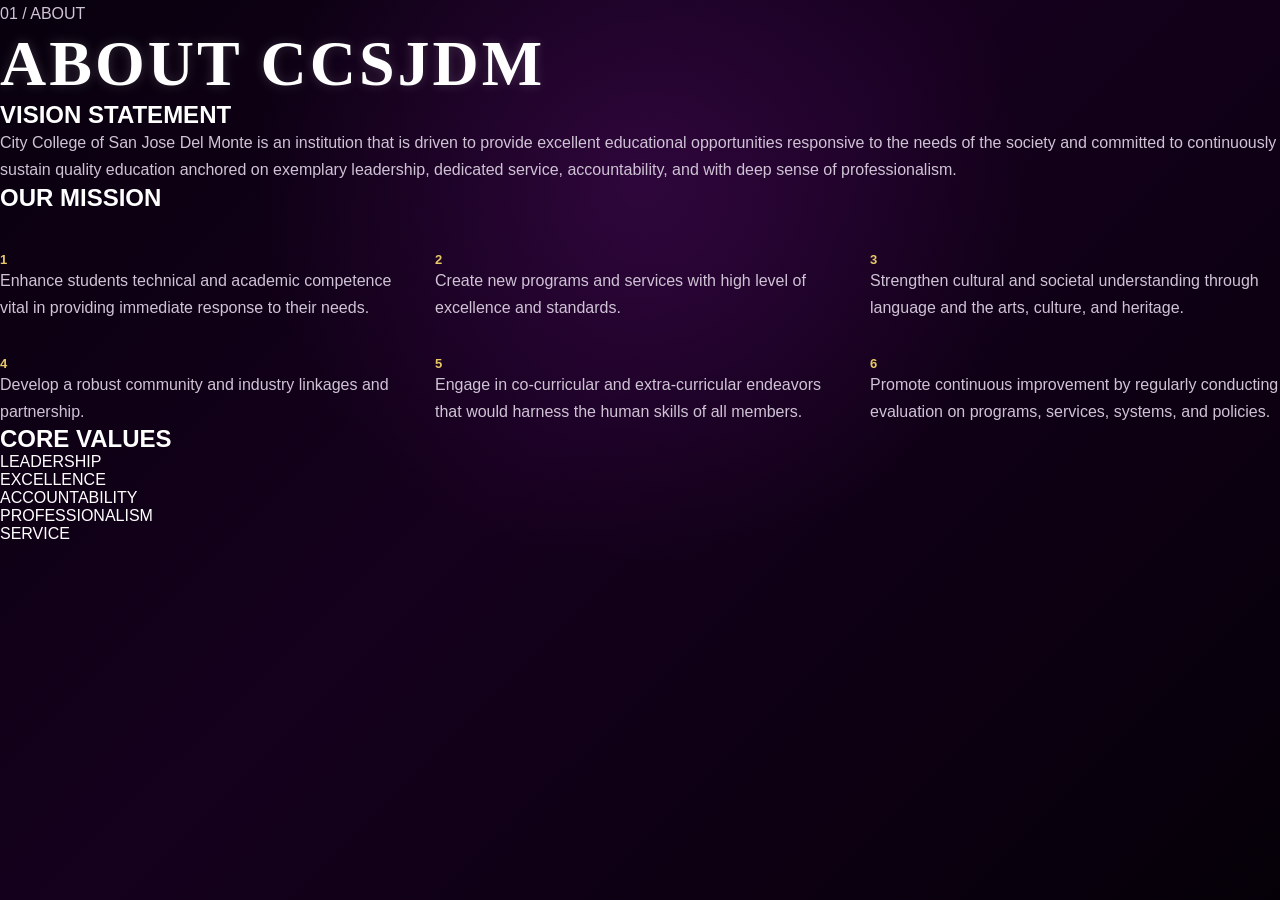
==== commit 8e2ebe13: "Revise About page content and structure" ====
--- a/about.html
+++ b/about.html
@@ -1,165 +1,107 @@
 <!DOCTYPE html>
 <html lang="en">
-
 <head>
     <meta charset="UTF-8">
-    <meta name="viewport" content="width=device-width, initial-scale=1.0">
-
-    <title>About | CCSJDM</title>
-
+    <title>About CCSJDM</title>
     <link rel="stylesheet" href="style.css">
 </head>
 
 <body>
 
-<div class="page">
+<main class="content">
 
-    <a href="home.html" class="back">← BACK TO HOME</a>
+    <section class="page-section">
 
-    <div class="about-container">
+        <p class="section-label">01 / ABOUT</p>
 
-        <p class="section-number">02</p>
+        <h1>ABOUT CCSJDM</h1>
 
-        <h1>ABOUT</h1>
+        <div class="gold-line"></div>
 
-        <h3>WHO WE ARE</h3>
+        <h2>VISION STATEMENT</h2>
 
-        <p class="about-intro">
-            City College of San Jose Del Monte is an institution
-            driven to provide excellent educational opportunities
-            responsive to the needs of society.
+        <p>
+            City College of San Jose Del Monte is an institution that
+            is driven to provide excellent educational opportunities
+            responsive to the needs of the society and committed to
+            continuously sustain quality education anchored on exemplary
+            leadership, dedicated service, accountability, and with deep
+            sense of professionalism.
         </p>
 
-        <section class="about-section">
+        <h2>OUR MISSION</h2>
 
-            <h2>CCSJDM</h2>
+        <div class="mission-grid">
 
-            <h1>VISION STATEMENT</h1>
-
-            <p>
-                City College of San Jose Del Monte is an institution
-                that is driven to provide excellent educational
-                opportunities responsive to the needs of the society
-                and committed to continuously sustain quality education
-                anchored on exemplary leadership, dedicated service,
-                accountability, and with deep sense of professionalism.
-            </p>
-
-        </section>
-
-        <section class="about-section">
-
-            <h1>OUR MISSION</h1>
-
-            <div class="mission-grid">
-
-                <div class="mission-card">
-
-                    <p>
-                        Enhance students technical and academic
-                        competence vital in providing immediate
-                        response to the needs of society.
-                    </p>
-
-                </div>
-
-
-                <div class="mission-card">
-
-                    <p>
-                        Create new programs and services with high
-                        level of excellence and standards.
-                    </p>
-
-                </div>
-
-
-                <div class="mission-card">
-
-                    <p>
-                        Strengthen cultural and societal understanding
-                        through language and the arts, culture,
-                        and humanities.
-                    </p>
-
-                </div>
-
-
-                <div class="mission-card">
-
-                    <p>
-                        Develop a robust community and industry
-                        linkages and partnership.
-                    </p>
-
-                </div>
-
-
-                <div class="mission-card">
-
-                    <p>
-                        Engage in co-curricular and extra-curricular
-                        endeavors that would harness the human skills
-                        of all members of the City College of San Jose
-                        Del Monte.
-                    </p>
-
-                </div>
-
-
-                <div class="mission-card">
-
-                    <p>
-                        Promote continuous improvement by regularly
-                        conducting evaluation on the programs,
-                        services, systems, and policies.
-                    </p>
-
-                </div>
-
+            <div class="info-box">
+                <h3>1</h3>
+                <p>
+                    Enhance students technical and academic competence
+                    vital in providing immediate response to their needs.
+                </p>
             </div>
 
-        </section>
-
-        <section class="about-section core-section">
-
-            <h1>CORE VALUES</h1>
-
-            <div class="core-values">
-
-                <div class="core-card">
-                    <span>01</span>
-                    <h2>LEADERSHIP</h2>
-                </div>
-
-                <div class="core-card">
-                    <span>02</span>
-                    <h2>EXCELLENCE</h2>
-                </div>
-
-                <div class="core-card">
-                    <span>03</span>
-                    <h2>ACCOUNTABILITY</h2>
-                </div>
-
-                <div class="core-card">
-                    <span>04</span>
-                    <h2>PROFESSIONALISM</h2>
-                </div>
-
-                <div class="core-card">
-                    <span>05</span>
-                    <h2>SERVICE</h2>
-                </div>
-
+            <div class="info-box">
+                <h3>2</h3>
+                <p>
+                    Create new programs and services with high level of
+                    excellence and standards.
+                </p>
             </div>
 
-        </section>
+            <div class="info-box">
+                <h3>3</h3>
+                <p>
+                    Strengthen cultural and societal understanding through
+                    language and the arts, culture, and heritage.
+                </p>
+            </div>
 
-    </div>
+            <div class="info-box">
+                <h3>4</h3>
+                <p>
+                    Develop a robust community and industry linkages
+                    and partnership.
+                </p>
+            </div>
 
-</div>
+            <div class="info-box">
+                <h3>5</h3>
+                <p>
+                    Engage in co-curricular and extra-curricular endeavors
+                    that would harness the human skills of all members.
+                </p>
+            </div>
+
+            <div class="info-box">
+                <h3>6</h3>
+                <p>
+                    Promote continuous improvement by regularly conducting
+                    evaluation on programs, services, systems, and policies.
+                </p>
+            </div>
+
+        </div>
+
+        <h2>CORE VALUES</h2>
+
+        <div class="values-list">
+
+            <div>LEADERSHIP</div>
+
+            <div>EXCELLENCE</div>
+
+            <div>ACCOUNTABILITY</div>
+
+            <div>PROFESSIONALISM</div>
+
+            <div>SERVICE</div>
+
+        </div>
+
+    </section>
+
+</main>
 
 </body>
-
 </html>
